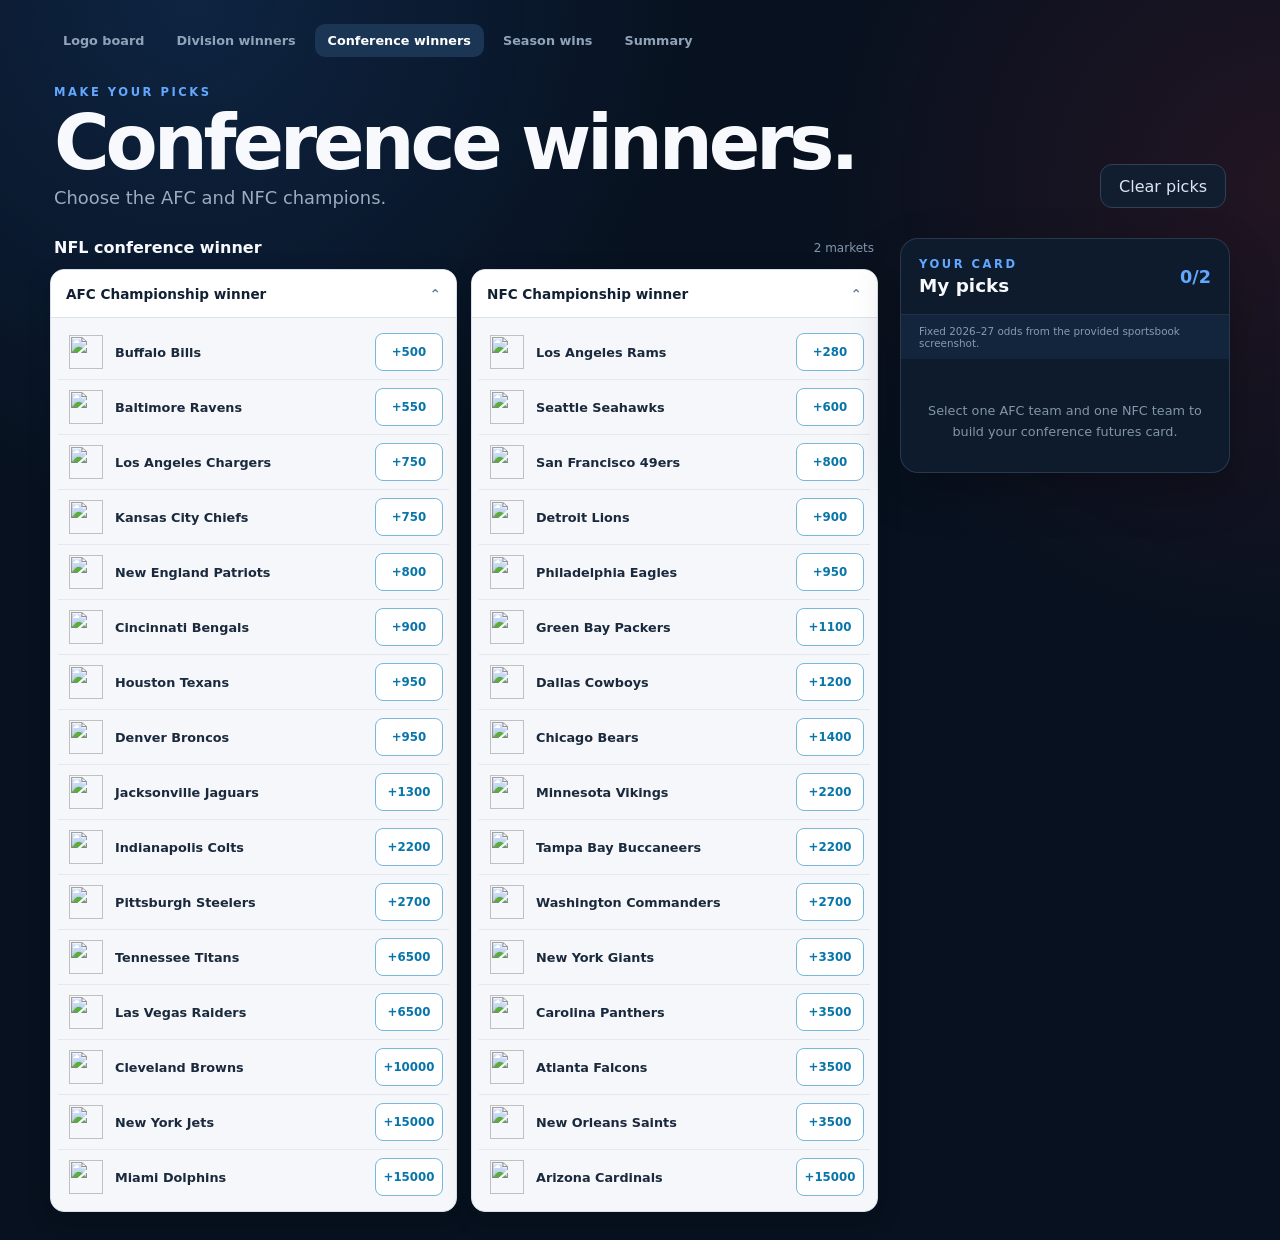
==== conferences.html @ f8a3c9d1 "new app pages" ====
<!doctype html>
<html lang="en">
  <head>
    <meta charset="UTF-8" />
    <meta name="viewport" content="width=device-width, initial-scale=1, viewport-fit=cover" />
    <meta name="theme-color" content="#07111f" />
    <meta name="description" content="Choose your AFC and NFC conference winners." />
    <title>Conference Winners — NFL Futures</title>
    <link rel="stylesheet" href="styles.css" />
    <link rel="stylesheet" href="divisions.css" />
  </head>
  <body>
    <nav class="page-nav" aria-label="Main navigation">
      <a class="nav-link" href="index.html">Logo board</a>
      <a class="nav-link" href="divisions.html">Division winners</a>
      <a class="nav-link active" href="conferences.html" aria-current="page">Conference winners</a>
      <a class="nav-link" href="wins.html">Season wins</a>
      <a class="nav-link" href="summary.html">Summary</a>
    </nav>

    <header class="site-header divisions-header">
      <div>
        <p class="eyebrow">MAKE YOUR PICKS</p>
        <h1>Conference winners.</h1>
        <p class="subtitle">Choose the AFC and NFC champions.</p>
      </div>
      <button id="clear-picks" class="reset-button" type="button">Clear picks</button>
    </header>

    <main class="divisions-layout">
      <section aria-labelledby="markets-title">
        <div class="section-label">
          <h2 id="markets-title">NFL conference winner</h2>
          <p>2 markets</p>
        </div>
        <div id="conference-markets" class="division-markets"></div>
      </section>

      <aside class="picks-panel" aria-labelledby="picks-title">
        <div class="picks-panel-head">
          <div>
            <p class="eyebrow">YOUR CARD</p>
            <h2 id="picks-title">My picks</h2>
          </div>
          <strong id="pick-count">0/2</strong>
        </div>
        <div class="odds-note">Fixed 2026–27 odds from the provided sportsbook screenshot.</div>
        <div id="picks-list" class="picks-list"></div>
        <p id="empty-picks" class="empty-picks">Select one AFC team and one NFC team to build your conference futures card.</p>
      </aside>
    </main>

    <template id="market-template">
      <article class="market-card">
        <button class="market-title" type="button" aria-expanded="true">
          <span></span><span class="chevron" aria-hidden="true">⌃</span>
        </button>
        <div class="market-options"></div>
      </article>
    </template>

    <script src="conferences.js"></script>
  </body>
</html>
---- styles.css ----
:root {
  color-scheme: dark;
  font-family: Inter, ui-sans-serif, system-ui, -apple-system, BlinkMacSystemFont, "Segoe UI", sans-serif;
  background: #07111f;
  color: #f7f9fc;
  font-synthesis: none;
}

* { box-sizing: border-box; }

html { min-width: 320px; }

body {
  min-height: 100vh;
  margin: 0;
  padding: max(20px, env(safe-area-inset-top)) max(16px, env(safe-area-inset-right)) max(28px, env(safe-area-inset-bottom)) max(16px, env(safe-area-inset-left));
  background:
    radial-gradient(circle at 15% 0%, rgba(35, 93, 170, .25), transparent 32rem),
    radial-gradient(circle at 100% 15%, rgba(199, 43, 52, .14), transparent 30rem),
    #07111f;
}

button { font: inherit; }

.site-header,
main,
.page-nav {
  width: min(1180px, 100%);
  margin-inline: auto;
}

.page-nav {
  display: flex;
  gap: 6px;
  padding-top: 4px;
}

.nav-link {
  padding: 9px 13px;
  border-radius: 10px;
  color: #91a3b8;
  font-size: .8rem;
  font-weight: 750;
  text-decoration: none;
}

.nav-link:hover { color: #f7f9fc; background: #111e30; }
.nav-link.active { color: #fff; background: #1b3555; }

.site-header {
  display: flex;
  align-items: end;
  justify-content: space-between;
  gap: 24px;
  padding: 28px 4px 30px;
}

.eyebrow {
  margin: 0 0 8px;
  color: #62a8ff;
  font-size: .72rem;
  font-weight: 800;
  letter-spacing: .22em;
}

h1, h2, p { margin-top: 0; }

h1 {
  margin-bottom: 8px;
  font-size: clamp(2rem, 7vw, 4.75rem);
  line-height: .95;
  letter-spacing: -.055em;
}

.subtitle {
  margin-bottom: 0;
  color: #9bacbf;
  font-size: clamp(.95rem, 2vw, 1.12rem);
}

.reset-button {
  flex: none;
  min-height: 44px;
  padding: 0 18px;
  border: 1px solid #324157;
  border-radius: 12px;
  background: #111e30;
  color: #dce6f3;
  cursor: pointer;
}

.reset-button:hover { background: #18283d; }
.reset-button:focus-visible, .team-card:focus-visible { outline: 3px solid #62a8ff; outline-offset: 3px; }

.board-shell {
  overflow: hidden;
  border: 1px solid rgba(150, 176, 208, .18);
  border-radius: 24px;
  background: rgba(11, 24, 41, .82);
  box-shadow: 0 24px 70px rgba(0, 0, 0, .28);
  backdrop-filter: blur(12px);
}

.board-heading {
  display: flex;
  align-items: center;
  justify-content: space-between;
  gap: 16px;
  padding: 18px 22px;
  border-bottom: 1px solid rgba(150, 176, 208, .14);
}

.board-heading h2 { margin: 0; font-size: 1rem; letter-spacing: -.01em; }
.board-heading p { margin: 0; color: #8fa0b4; font-size: .75rem; }
.status-dot { display: inline-block; width: 7px; height: 7px; margin-right: 6px; border-radius: 50%; background: #46d68c; box-shadow: 0 0 10px #46d68c; }

.team-board {
  --pool-height: 350px;
  position: relative;
  min-height: 1400px;
  overflow: hidden;
  touch-action: none;
}

.tier-zone {
  position: absolute;
  left: 0;
  display: flex;
  width: 100%;
  height: calc((100% - var(--pool-height)) / 5);
  align-items: center;
  padding-left: 18px;
  border-bottom: 1px solid rgba(255, 255, 255, .12);
  overflow: hidden;
}

.tier-zone::after {
  content: "";
  position: absolute;
  inset: 0;
  background-image:
    linear-gradient(rgba(255, 255, 255, .035) 1px, transparent 1px),
    linear-gradient(90deg, rgba(255, 255, 255, .035) 1px, transparent 1px);
  background-size: 32px 32px;
}

.tier-zone > span {
  position: relative;
  z-index: 1;
  width: 48px;
  font-size: clamp(2.2rem, 5vw, 4rem);
  font-weight: 950;
  line-height: 1;
  opacity: .82;
}

.tier-zone small {
  position: absolute;
  left: 20px;
  bottom: 13px;
  z-index: 1;
  font-size: .53rem;
  font-weight: 850;
  letter-spacing: .13em;
  opacity: .7;
}

.tier-s { top: 0; background: linear-gradient(90deg, rgba(39, 174, 104, .4), rgba(19, 89, 54, .1)); color: #82f0b4; }
.tier-a { top: calc((100% - var(--pool-height)) / 5); background: linear-gradient(90deg, rgba(112, 190, 77, .34), rgba(53, 100, 31, .09)); color: #b8ee8b; }
.tier-b { top: calc((100% - var(--pool-height)) * 2 / 5); background: linear-gradient(90deg, rgba(226, 180, 54, .32), rgba(115, 87, 18, .09)); color: #ffe28b; }
.tier-c { top: calc((100% - var(--pool-height)) * 3 / 5); background: linear-gradient(90deg, rgba(235, 127, 48, .34), rgba(118, 59, 20, .09)); color: #ffb574; }
.tier-d { top: calc((100% - var(--pool-height)) * 4 / 5); background: linear-gradient(90deg, rgba(219, 62, 78, .38), rgba(109, 27, 39, .1)); color: #ff93a0; }

.unranked-zone {
  position: absolute;
  left: 0;
  bottom: 0;
  width: 100%;
  height: var(--pool-height);
  border-top: 2px solid rgba(150, 176, 208, .28);
  background:
    linear-gradient(rgba(130, 158, 190, .045) 1px, transparent 1px),
    linear-gradient(90deg, rgba(130, 158, 190, .045) 1px, transparent 1px),
    rgba(7, 17, 31, .72);
  background-size: 28px 28px;
}

.unranked-zone span,
.unranked-zone small {
  position: absolute;
  left: 16px;
  z-index: 1;
  color: #758aa2;
  font-weight: 850;
  letter-spacing: .12em;
}

.unranked-zone span { top: 13px; font-size: .65rem; }
.unranked-zone small { top: 31px; font-size: .5rem; font-weight: 650; }

.team-card {
  position: absolute;
  z-index: 1;
  display: grid;
  justify-items: center;
  gap: 5px;
  width: 104px;
  padding: 8px 4px 7px;
  border: 1px solid transparent;
  border-radius: 16px;
  background: transparent;
  color: #c7d2df;
  cursor: grab;
  user-select: none;
  -webkit-user-select: none;
  touch-action: none;
  transition: background-color 140ms ease, border-color 140ms ease, box-shadow 140ms ease, transform 140ms ease;
  will-change: left, top, transform;
}

.team-card:hover {
  border-color: rgba(125, 164, 209, .25);
  background: rgba(30, 51, 76, .75);
  transform: translateY(-2px);
}

.team-card.dragging {
  z-index: 10;
  border-color: rgba(98, 168, 255, .6);
  background: #14273f;
  box-shadow: 0 14px 35px rgba(0, 0, 0, .42);
  cursor: grabbing;
  transform: scale(1.06);
}

.logo-wrap {
  display: grid;
  width: 72px;
  height: 62px;
  place-items: center;
  pointer-events: none;
}

.team-logo {
  display: block;
  width: 100%;
  height: 100%;
  object-fit: contain;
  filter: drop-shadow(0 5px 8px rgba(0, 0, 0, .28));
  pointer-events: none;
}

.team-name {
  width: 100%;
  overflow: hidden;
  font-size: .69rem;
  font-weight: 700;
  line-height: 1.2;
  text-align: center;
  text-overflow: ellipsis;
  white-space: nowrap;
  pointer-events: none;
}

@media (max-width: 620px) {
  body { padding-inline: 10px; }
  .site-header { align-items: flex-start; padding-top: 18px; }
  .page-nav { overflow-x: auto; }
  .subtitle { max-width: 220px; }
  .reset-button { min-height: 40px; padding-inline: 12px; font-size: .78rem; }
  .board-shell { border-radius: 18px; }
  .board-heading { padding: 14px; }
  .board-heading p { font-size: .66rem; }
  .team-board { --pool-height: 690px; min-height: 1690px; }
  .tier-zone { padding-left: 9px; }
  .tier-zone::after { background-size: 24px 24px; }
  .tier-zone > span { width: 35px; font-size: 2.25rem; }
  .tier-zone small { left: 9px; bottom: 8px; font-size: .42rem; writing-mode: vertical-rl; transform: rotate(180deg); }
  .team-card { width: 78px; padding-inline: 2px; }
  .logo-wrap { width: 58px; height: 50px; }
  .team-name { font-size: .59rem; }
}

@media (prefers-reduced-motion: reduce) {
  .team-card { transition: none; }
}
---- divisions.css ----
.divisions-header h1 { font-size: clamp(2.25rem, 7vw, 4.75rem); }

.divisions-layout {
  display: grid;
  grid-template-columns: minmax(0, 1fr) 330px;
  align-items: start;
  gap: 22px;
}

.section-label {
  display: flex;
  align-items: center;
  justify-content: space-between;
  padding: 0 4px 12px;
}

.section-label h2 { margin: 0; font-size: 1rem; }
.section-label p { margin: 0; color: #8497ad; font-size: .75rem; }
.division-markets { display: grid; grid-template-columns: repeat(2, minmax(0, 1fr)); gap: 14px; }

.market-card {
  overflow: hidden;
  border: 1px solid #d8e0e8;
  border-radius: 14px;
  background: #f5f7fa;
  color: #122033;
  box-shadow: 0 8px 25px rgba(0, 0, 0, .16);
}

.market-title {
  display: flex;
  width: 100%;
  min-height: 48px;
  align-items: center;
  justify-content: space-between;
  padding: 0 15px;
  border: 0;
  border-bottom: 1px solid #dce3ea;
  background: #fff;
  color: #122033;
  font-size: .85rem;
  font-weight: 800;
  cursor: pointer;
}

.chevron { color: #6c7e91; transition: transform 160ms ease; }
.market-card.collapsed .chevron { transform: rotate(180deg); }
.market-card.collapsed .market-options { display: none; }
.market-options { padding: 7px; }

.team-option {
  display: grid;
  grid-template-columns: 36px minmax(0, 1fr);
  width: 100%;
  min-height: 54px;
  align-items: center;
  gap: 10px;
  padding: 6px 10px;
  border: 1px solid transparent;
  border-radius: 9px;
  background: transparent;
  color: #1a293c;
  text-align: left;
  cursor: default;
}

.option-row {
  display: grid;
  grid-template-columns: minmax(0, 1fr) 74px;
  align-items: center;
  gap: 7px;
  border-bottom: 1px solid #e4e9ef;
}

.option-row:last-child { border-bottom: 0; }
.option-row .team-option { border: 1px solid transparent; }
.team-option + .team-option { border-top-color: transparent; }

.option-odds {
  display: grid;
  width: 68px;
  min-height: 38px;
  place-items: center;
  padding: 0 6px;
  border: 1px solid #78b8db;
  border-radius: 8px;
  background: #fff;
  color: #0875aa;
  font-size: .74rem;
  font-weight: 800;
  text-align: center;
  cursor: pointer;
  transition: border-color 140ms ease, background-color 140ms ease, color 140ms ease, transform 140ms ease;
}

.option-odds:hover { border-color: #1677db; background: #e8f4ff; transform: translateY(-1px); }
.option-odds.selected { border-color: #1677db; background: #1677db; color: #fff; box-shadow: 0 4px 12px rgba(22, 119, 219, .28); }

.option-row:hover { background: #f0f6fc; }
.option-row.selected { background: #e8f3ff; }
.market-title:focus-visible, .option-odds:focus-visible { outline: 3px solid #1677db; outline-offset: 2px; }
.option-row.selected .team-option { color: #073c72; }

.option-logo { width: 34px; height: 34px; object-fit: contain; }
.option-name { font-size: .8rem; font-weight: 700; }
.picks-panel {
  position: sticky;
  top: 18px;
  overflow: hidden;
  border: 1px solid rgba(150, 176, 208, .2);
  border-radius: 18px;
  background: #0d1b2d;
  box-shadow: 0 18px 45px rgba(0, 0, 0, .25);
}

.picks-panel-head {
  display: flex;
  align-items: center;
  justify-content: space-between;
  padding: 18px;
  border-bottom: 1px solid rgba(150, 176, 208, .14);
}

.picks-panel-head .eyebrow { margin-bottom: 4px; }
.picks-panel-head h2 { margin: 0; font-size: 1.15rem; }
.picks-panel-head strong { color: #62a8ff; font-size: 1.1rem; }
.odds-note { padding: 10px 18px; background: rgba(98, 168, 255, .07); color: #849bb4; font-size: .65rem; }
.picks-list { padding: 6px 14px; }

.pick-row {
  display: grid;
  grid-template-columns: 32px minmax(0, 1fr) auto;
  gap: 10px;
  align-items: center;
  padding: 10px 0;
  border-bottom: 1px solid rgba(150, 176, 208, .12);
}

.pick-row img { width: 30px; height: 30px; object-fit: contain; }
.pick-row span { display: block; color: #7f93aa; font-size: .64rem; text-transform: uppercase; letter-spacing: .08em; }
.pick-row strong { display: block; margin-top: 2px; font-size: .78rem; }
.pick-odds { color: #7cc0ff; font-size: .78rem; font-weight: 850; }
.empty-picks { margin: 0; padding: 30px 22px; color: #8295aa; font-size: .8rem; line-height: 1.6; text-align: center; }

@media (max-width: 850px) {
  .divisions-layout { grid-template-columns: 1fr; }
  .picks-panel { position: static; grid-row: 1; }
  .picks-list { display: grid; grid-template-columns: repeat(2, 1fr); gap: 0 16px; }
}

@media (max-width: 620px) {
  .divisions-header { gap: 12px; }
  .divisions-header .subtitle { max-width: 190px; }
  .division-markets { grid-template-columns: 1fr; gap: 10px; }
  .picks-panel { border-radius: 14px; }
  .picks-list { grid-template-columns: 1fr; }
  .market-card { border-radius: 11px; }
  .team-option { min-height: 52px; }
  .option-row { grid-template-columns: minmax(0, 1fr) 70px; }
  .option-odds { width: 64px; }
}
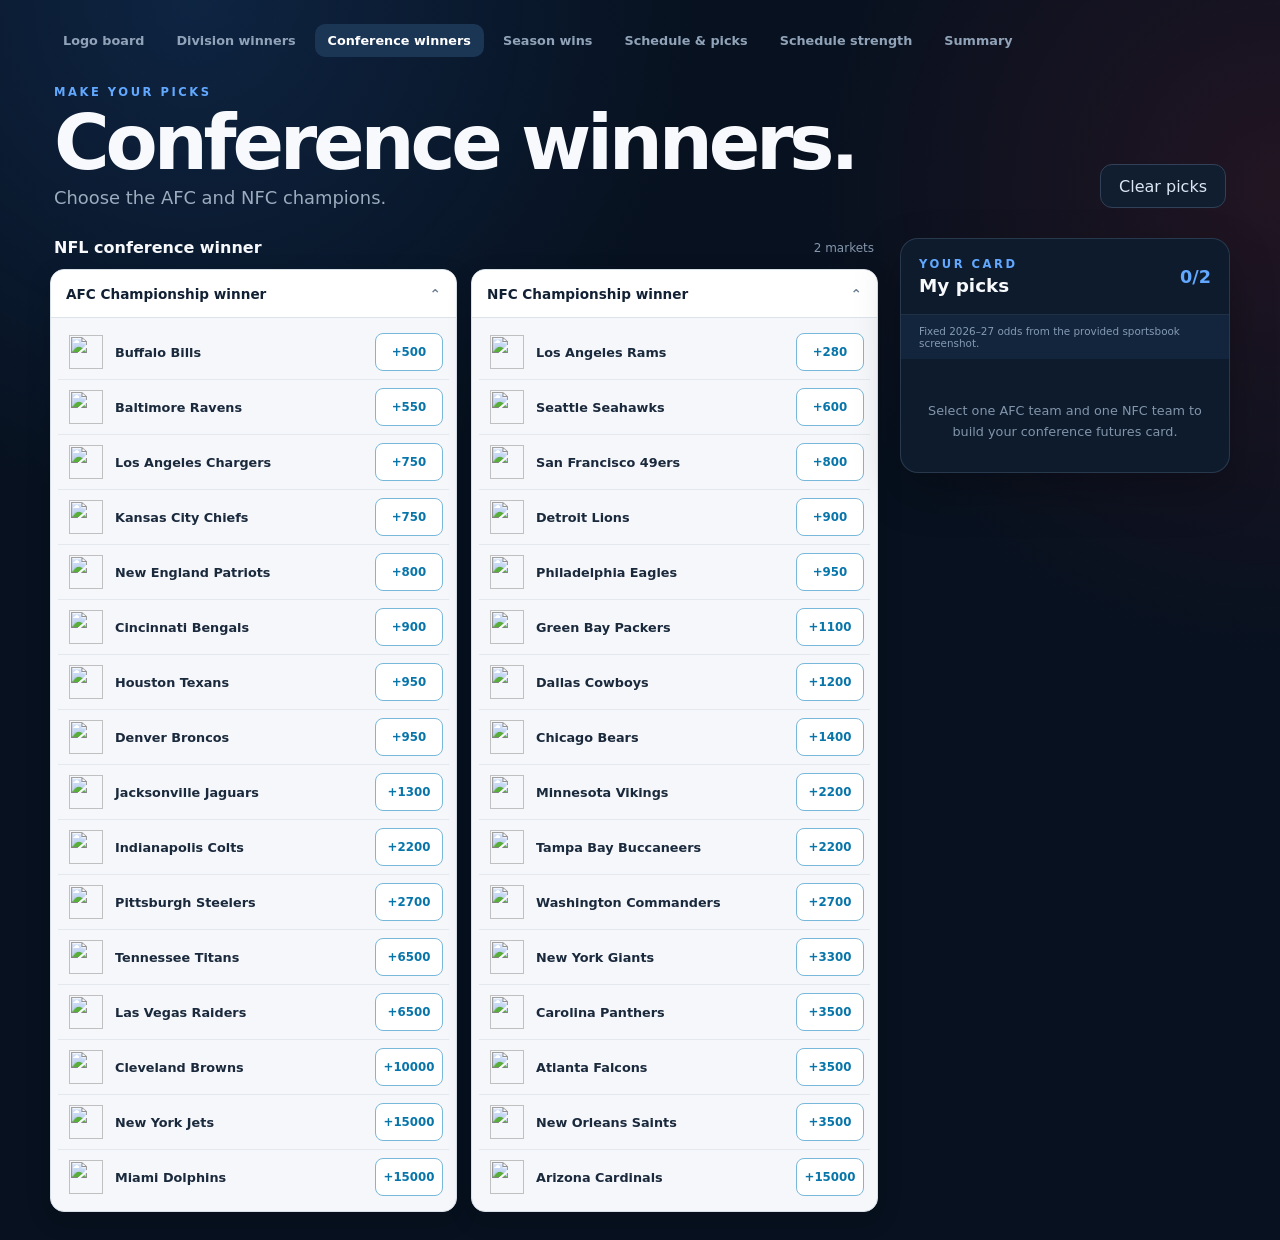
==== commit d0b55e48: "added matchups and SOS page" ====
--- a/conferences.html
+++ b/conferences.html
@@ -15,6 +15,8 @@
       <a class="nav-link" href="divisions.html">Division winners</a>
       <a class="nav-link active" href="conferences.html" aria-current="page">Conference winners</a>
       <a class="nav-link" href="wins.html">Season wins</a>
+      <a class="nav-link" href="schedule.html">Schedule &amp; picks</a>
+      <a class="nav-link" href="sos.html">Schedule strength</a>
       <a class="nav-link" href="summary.html">Summary</a>
     </nav>
 
--- a/styles.css
+++ b/styles.css
@@ -119,7 +119,9 @@
   position: relative;
   min-height: 1400px;
   overflow: hidden;
-  touch-action: none;
+  touch-action: pan-y;
+  overscroll-behavior-y: contain;
+  -webkit-overflow-scrolling: touch;
 }
 
 .tier-zone {
